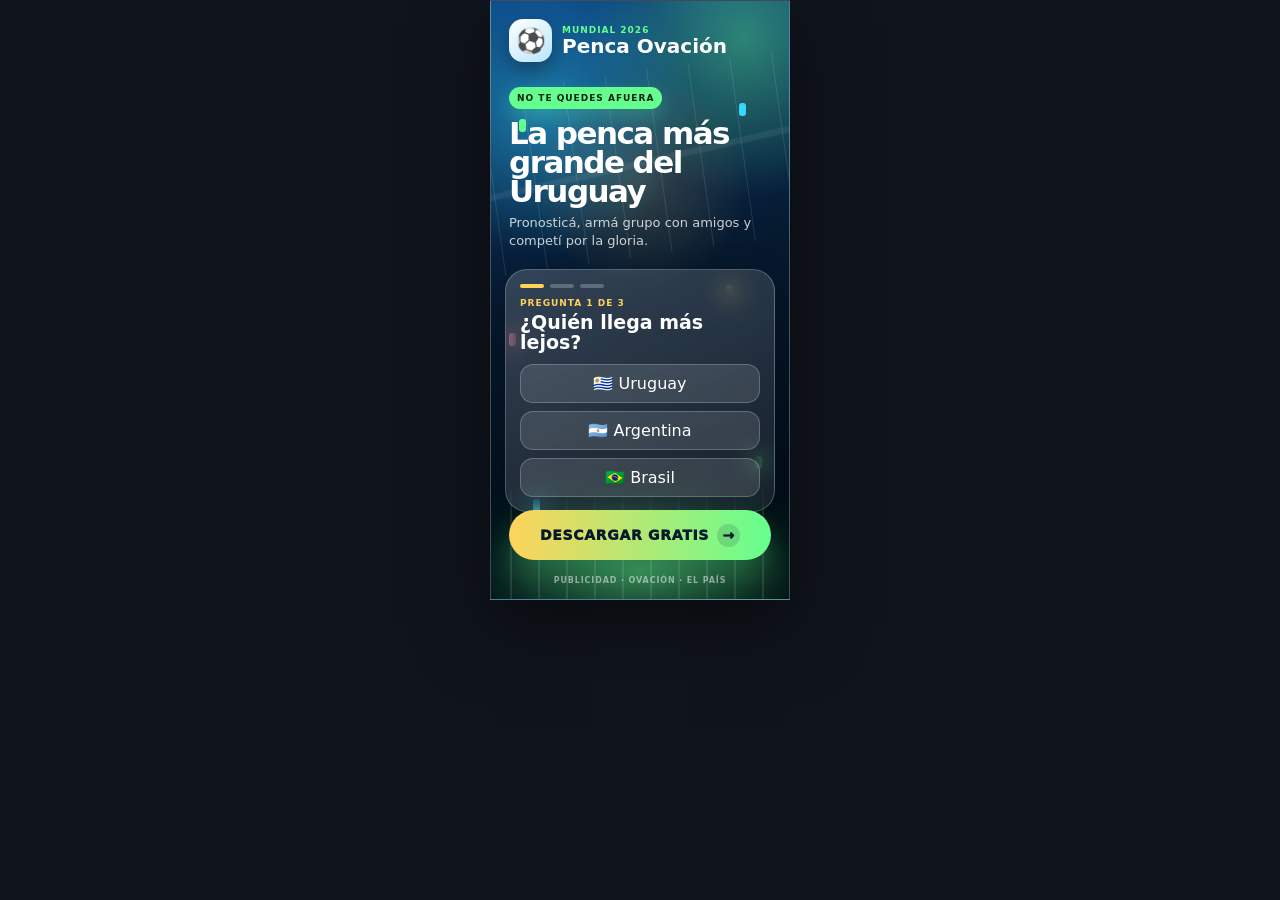
==== index.html @ 6b73e37f "Add interactive 300x600 Penca banner" ====
<!doctype html>
<html lang="es">
  <head>
    <meta charset="utf-8" />
    <meta name="viewport" content="width=device-width, initial-scale=1" />
    <title>Banner 300x600 | Penca Ovación Mundial 2026</title>
    <link rel="stylesheet" href="styles.css" />
  </head>
  <body>
    <main class="ad-shell" aria-label="Publicidad interactiva de Penca Ovación Mundial 2026">
      <section class="banner" id="banner">
        <div class="stadium-glow" aria-hidden="true"></div>
        <div class="confetti" aria-hidden="true">
          <span></span><span></span><span></span><span></span><span></span><span></span>
        </div>

        <header class="brand-bar">
          <div class="brand-mark" aria-hidden="true">⚽</div>
          <div>
            <p class="eyebrow">Mundial 2026</p>
            <h1>Penca Ovación</h1>
          </div>
        </header>

        <section class="hero" aria-live="polite">
          <p class="tag">No te quedes afuera</p>
          <h2>La penca más grande del Uruguay</h2>
          <p class="copy">Pronosticá, armá grupo con amigos y competí por la gloria.</p>
        </section>

        <section class="quiz-card" id="quizCard">
          <div class="progress" aria-hidden="true">
            <span class="progress-dot is-active"></span>
            <span class="progress-dot"></span>
            <span class="progress-dot"></span>
          </div>

          <div class="question-panel is-active" data-step="0">
            <p class="micro">Pregunta 1 de 3</p>
            <h3>¿Quién llega más lejos?</h3>
            <div class="choices" role="group" aria-label="Elegí una selección">
              <button type="button" class="choice" data-answer="Uruguay">🇺🇾 Uruguay</button>
              <button type="button" class="choice" data-answer="Argentina">🇦🇷 Argentina</button>
              <button type="button" class="choice" data-answer="Brasil">🇧🇷 Brasil</button>
            </div>
          </div>

          <div class="question-panel" data-step="1">
            <p class="micro">Pregunta 2 de 3</p>
            <h3>¿Cuántos goles habrá?</h3>
            <div class="choices choices-grid" role="group" aria-label="Elegí cantidad de goles">
              <button type="button" class="choice" data-answer="0-1 gol">0-1</button>
              <button type="button" class="choice" data-answer="2-3 goles">2-3</button>
              <button type="button" class="choice" data-answer="4+ goles">4+</button>
            </div>
          </div>

          <div class="question-panel" data-step="2">
            <p class="micro">Pregunta 3 de 3</p>
            <h3>Marcá tu resultado</h3>
            <div class="score-pick" aria-label="Elegí un resultado">
              <button type="button" class="score" data-answer="2-1">2-1</button>
              <button type="button" class="score" data-answer="1-0">1-0</button>
              <button type="button" class="score" data-answer="Empate">1-1</button>
            </div>
          </div>

          <div class="result-panel" id="resultPanel" tabindex="-1">
            <p class="micro">¡Listo!</p>
            <h3>Tu instinto ya está jugando.</h3>
            <p id="summary">Sumate a la app y competí en grupos privados.</p>
            <button type="button" class="reset" id="resetQuiz">Volver a jugar</button>
          </div>
        </section>

        <a class="cta" href="https://penca.ovacion.futbolx.uy/" target="_blank" rel="noopener noreferrer" aria-label="Descargar la app de Penca Ovación">
          Descargar gratis
          <span>→</span>
        </a>

        <footer class="legal">Publicidad · Ovación · El País</footer>
      </section>
    </main>

    <script src="script.js"></script>
  </body>
</html>
---- styles.css ----
:root {
  color-scheme: dark;
  --navy: #06192e;
  --blue: #0c3a7a;
  --cyan: #37d6ff;
  --green: #65ff8f;
  --gold: #ffd35a;
  --white: #ffffff;
  --soft: rgba(255, 255, 255, 0.78);
  --glass: rgba(255, 255, 255, 0.11);
}

* {
  box-sizing: border-box;
}

html,
body {
  min-height: 100%;
  margin: 0;
}

body {
  display: grid;
  place-items: center;
  background: #10141c;
  font-family: Inter, ui-sans-serif, system-ui, -apple-system, BlinkMacSystemFont, "Segoe UI", sans-serif;
}

button,
a {
  font: inherit;
}

.ad-shell {
  width: 300px;
  height: 600px;
}

.banner {
  position: relative;
  isolation: isolate;
  width: 300px;
  height: 600px;
  overflow: hidden;
  color: var(--white);
  background:
    radial-gradient(circle at 18% 18%, rgba(55, 214, 255, 0.46), transparent 27%),
    radial-gradient(circle at 85% 6%, rgba(101, 255, 143, 0.4), transparent 26%),
    linear-gradient(165deg, #093f82 0%, #06192e 46%, #020912 100%);
  border: 1px solid rgba(255, 255, 255, 0.26);
  box-shadow: 0 24px 70px rgba(0, 0, 0, 0.52);
}

.banner::before {
  content: "";
  position: absolute;
  inset: 70px -45px auto;
  height: 185px;
  z-index: -1;
  background:
    linear-gradient(90deg, transparent 0 8%, rgba(255,255,255,.24) 8% 9%, transparent 9% 18%) 0 0 / 42px 100%,
    linear-gradient(175deg, transparent 0 48%, rgba(255,255,255,.16) 49% 51%, transparent 52%);
  opacity: 0.45;
  transform: rotate(-8deg);
}

.banner::after {
  content: "";
  position: absolute;
  inset: auto -65px -76px;
  height: 205px;
  z-index: -1;
  background:
    repeating-linear-gradient(90deg, rgba(255,255,255,.1) 0 2px, transparent 2px 28px),
    radial-gradient(ellipse at center, rgba(101, 255, 143, .45), rgba(5, 60, 30, .28) 52%, transparent 72%);
  border-radius: 50% 50% 0 0;
}

.stadium-glow {
  position: absolute;
  left: 50%;
  top: 52px;
  width: 255px;
  height: 255px;
  translate: -50% 0;
  border-radius: 999px;
  background: radial-gradient(circle, rgba(255, 211, 90, 0.18), transparent 62%);
  filter: blur(1px);
  z-index: -1;
}

.confetti span {
  position: absolute;
  width: 7px;
  height: 13px;
  border-radius: 3px;
  background: var(--gold);
  animation: float 4.6s ease-in-out infinite;
}

.confetti span:nth-child(1) { left: 28px; top: 118px; background: var(--green); animation-delay: -.8s; }
.confetti span:nth-child(2) { left: 248px; top: 102px; background: var(--cyan); animation-delay: -1.7s; }
.confetti span:nth-child(3) { left: 235px; top: 284px; background: var(--gold); animation-delay: -.2s; }
.confetti span:nth-child(4) { left: 18px; top: 332px; background: #ff6e91; animation-delay: -2.6s; }
.confetti span:nth-child(5) { left: 264px; top: 455px; background: var(--green); animation-delay: -3.2s; }
.confetti span:nth-child(6) { left: 42px; top: 498px; background: var(--cyan); animation-delay: -1.1s; }

.brand-bar {
  display: flex;
  align-items: center;
  gap: 10px;
  padding: 18px 18px 0;
}

.brand-mark {
  display: grid;
  width: 43px;
  height: 43px;
  place-items: center;
  font-size: 24px;
  background: linear-gradient(145deg, var(--white), #b8e6ff);
  border-radius: 14px;
  box-shadow: 0 10px 22px rgba(0, 0, 0, 0.34);
}

.eyebrow,
.micro,
.legal,
.tag {
  margin: 0;
  text-transform: uppercase;
  letter-spacing: .11em;
  font-weight: 800;
}

.eyebrow {
  color: var(--green);
  font-size: 9px;
}

h1 {
  margin: 1px 0 0;
  font-size: 20px;
  line-height: 1;
}

.hero {
  padding: 24px 18px 0;
}

.tag {
  display: inline-flex;
  padding: 6px 8px;
  color: #09210f;
  background: var(--green);
  border-radius: 999px;
  font-size: 9px;
  box-shadow: 0 8px 18px rgba(101, 255, 143, .23);
}

h2 {
  margin: 10px 0 8px;
  max-width: 250px;
  font-size: 31px;
  line-height: .94;
  letter-spacing: -.05em;
}

.copy {
  max-width: 245px;
  margin: 0;
  color: var(--soft);
  font-size: 13px;
  line-height: 1.35;
}

.quiz-card {
  position: relative;
  min-height: 186px;
  margin: 20px 14px 0;
  padding: 14px;
  background: linear-gradient(150deg, rgba(255,255,255,.18), rgba(255,255,255,.07));
  border: 1px solid rgba(255, 255, 255, .24);
  border-radius: 22px;
  box-shadow: 0 18px 42px rgba(0,0,0,.28);
  backdrop-filter: blur(12px);
}

.progress {
  display: flex;
  gap: 6px;
  margin-bottom: 10px;
}

.progress-dot {
  width: 24px;
  height: 4px;
  border-radius: 99px;
  background: rgba(255,255,255,.24);
}

.progress-dot.is-active {
  background: var(--gold);
}

.question-panel,
.result-panel {
  display: none;
}

.question-panel.is-active,
.result-panel.is-active {
  display: block;
  animation: pop .26s ease both;
}

.micro {
  color: var(--gold);
  font-size: 9px;
}

h3 {
  margin: 5px 0 12px;
  font-size: 19px;
  line-height: 1.02;
}

.choices {
  display: grid;
  gap: 8px;
}

.choices-grid,
.score-pick {
  grid-template-columns: repeat(3, 1fr);
}

.score-pick {
  display: grid;
  gap: 8px;
}

.choice,
.score,
.reset {
  min-height: 39px;
  color: var(--white);
  background: rgba(255,255,255,.12);
  border: 1px solid rgba(255,255,255,.22);
  border-radius: 13px;
  cursor: pointer;
  transition: transform .18s ease, background .18s ease, border-color .18s ease;
}

.choice:hover,
.choice:focus-visible,
.score:hover,
.score:focus-visible,
.reset:hover,
.reset:focus-visible {
  transform: translateY(-2px);
  background: rgba(101,255,143,.24);
  border-color: rgba(101,255,143,.65);
  outline: none;
}

.choice.is-picked,
.score.is-picked {
  color: #06192e;
  background: var(--green);
  border-color: var(--green);
  font-weight: 900;
}

.result-panel p:not(.micro) {
  margin: 0 0 12px;
  color: var(--soft);
  font-size: 13px;
  line-height: 1.35;
}

.reset {
  min-height: 34px;
  padding-inline: 12px;
  color: #06192e;
  background: var(--gold);
  border: 0;
  font-size: 12px;
  font-weight: 800;
}

.cta {
  position: absolute;
  left: 18px;
  right: 18px;
  bottom: 39px;
  display: flex;
  align-items: center;
  justify-content: center;
  gap: 8px;
  min-height: 50px;
  color: #06192e;
  text-decoration: none;
  text-transform: uppercase;
  letter-spacing: .05em;
  font-size: 14px;
  font-weight: 950;
  background: linear-gradient(90deg, var(--gold), var(--green));
  border-radius: 999px;
  box-shadow: 0 16px 28px rgba(101, 255, 143, .22);
}

.cta span {
  display: inline-grid;
  width: 23px;
  height: 23px;
  place-items: center;
  background: rgba(6, 25, 46, .14);
  border-radius: 50%;
}

.legal {
  position: absolute;
  right: 0;
  bottom: 14px;
  left: 0;
  color: rgba(255,255,255,.5);
  text-align: center;
  font-size: 8px;
}

@keyframes float {
  0%, 100% { transform: translateY(0) rotate(0deg); opacity: .8; }
  50% { transform: translateY(-13px) rotate(16deg); opacity: 1; }
}

@keyframes pop {
  from { opacity: 0; transform: translateY(7px) scale(.98); }
  to { opacity: 1; transform: translateY(0) scale(1); }
}

@media (prefers-reduced-motion: reduce) {
  *, *::before, *::after {
    animation-duration: .01ms !important;
    animation-iteration-count: 1 !important;
    scroll-behavior: auto !important;
    transition-duration: .01ms !important;
  }
}
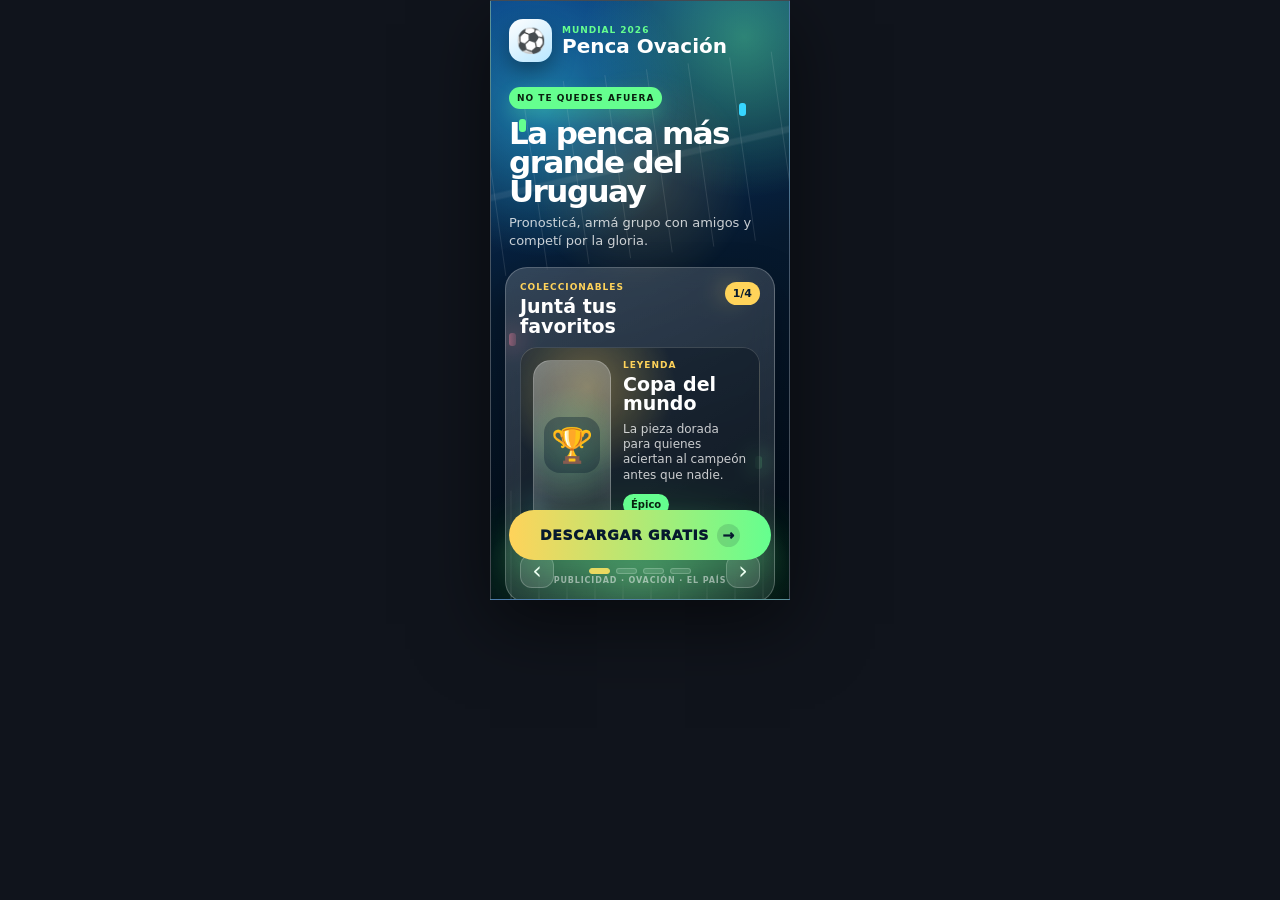
==== commit ae1d068e: "Add collectibles carousel" ====
--- a/index.html
+++ b/index.html
@@ -28,48 +28,25 @@
           <p class="copy">Pronosticá, armá grupo con amigos y competí por la gloria.</p>
         </section>
 
-        <section class="quiz-card" id="quizCard">
-          <div class="progress" aria-hidden="true">
-            <span class="progress-dot is-active"></span>
-            <span class="progress-dot"></span>
-            <span class="progress-dot"></span>
+        <section class="collectibles-card" aria-labelledby="collectiblesTitle">
+          <div class="collectibles-head">
+            <div>
+              <p class="micro">Coleccionables</p>
+              <h3 id="collectiblesTitle">Juntá tus favoritos</h3>
+            </div>
+            <span class="collectibles-counter" id="collectiblesCounter" aria-live="polite">1/4</span>
           </div>
 
-          <div class="question-panel is-active" data-step="0">
-            <p class="micro">Pregunta 1 de 3</p>
-            <h3>¿Quién llega más lejos?</h3>
-            <div class="choices" role="group" aria-label="Elegí una selección">
-              <button type="button" class="choice" data-answer="Uruguay">🇺🇾 Uruguay</button>
-              <button type="button" class="choice" data-answer="Argentina">🇦🇷 Argentina</button>
-              <button type="button" class="choice" data-answer="Brasil">🇧🇷 Brasil</button>
+          <div class="carousel" aria-label="Carrusel de coleccionables">
+            <div class="carousel-window">
+              <div class="carousel-track" id="collectiblesTrack"></div>
             </div>
-          </div>
 
-          <div class="question-panel" data-step="1">
-            <p class="micro">Pregunta 2 de 3</p>
-            <h3>¿Cuántos goles habrá?</h3>
-            <div class="choices choices-grid" role="group" aria-label="Elegí cantidad de goles">
-              <button type="button" class="choice" data-answer="0-1 gol">0-1</button>
-              <button type="button" class="choice" data-answer="2-3 goles">2-3</button>
-              <button type="button" class="choice" data-answer="4+ goles">4+</button>
+            <div class="carousel-controls">
+              <button type="button" class="carousel-arrow" id="prevCollectible" aria-label="Ver coleccionable anterior">‹</button>
+              <div class="carousel-dots" id="collectiblesDots" aria-label="Seleccionar coleccionable"></div>
+              <button type="button" class="carousel-arrow" id="nextCollectible" aria-label="Ver coleccionable siguiente">›</button>
             </div>
-          </div>
-
-          <div class="question-panel" data-step="2">
-            <p class="micro">Pregunta 3 de 3</p>
-            <h3>Marcá tu resultado</h3>
-            <div class="score-pick" aria-label="Elegí un resultado">
-              <button type="button" class="score" data-answer="2-1">2-1</button>
-              <button type="button" class="score" data-answer="1-0">1-0</button>
-              <button type="button" class="score" data-answer="Empate">1-1</button>
-            </div>
-          </div>
-
-          <div class="result-panel" id="resultPanel" tabindex="-1">
-            <p class="micro">¡Listo!</p>
-            <h3>Tu instinto ya está jugando.</h3>
-            <p id="summary">Sumate a la app y competí en grupos privados.</p>
-            <button type="button" class="reset" id="resetQuiz">Volver a jugar</button>
           </div>
         </section>
 
--- a/styles.css
+++ b/styles.css
@@ -124,6 +124,15 @@
   box-shadow: 0 10px 22px rgba(0, 0, 0, 0.34);
 }
 
+.brand-logo {
+  display: block;
+  width: 150px;
+  max-height: 54px;
+  object-fit: contain;
+  object-position: left center;
+  filter: drop-shadow(0 10px 18px rgba(0, 0, 0, 0.34));
+}
+
 .eyebrow,
 .micro,
 .legal,
@@ -175,10 +184,10 @@
   line-height: 1.35;
 }
 
-.quiz-card {
+.collectibles-card {
   position: relative;
-  min-height: 186px;
-  margin: 20px 14px 0;
+  min-height: 214px;
+  margin: 18px 14px 0;
   padding: 14px;
   background: linear-gradient(150deg, rgba(255,255,255,.18), rgba(255,255,255,.07));
   border: 1px solid rgba(255, 255, 255, .24);
@@ -187,32 +196,12 @@
   backdrop-filter: blur(12px);
 }
 
-.progress {
+.collectibles-head {
   display: flex;
-  gap: 6px;
-  margin-bottom: 10px;
-}
-
-.progress-dot {
-  width: 24px;
-  height: 4px;
-  border-radius: 99px;
-  background: rgba(255,255,255,.24);
-}
-
-.progress-dot.is-active {
-  background: var(--gold);
-}
-
-.question-panel,
-.result-panel {
-  display: none;
-}
-
-.question-panel.is-active,
-.result-panel.is-active {
-  display: block;
-  animation: pop .26s ease both;
+  align-items: flex-start;
+  justify-content: space-between;
+  gap: 10px;
+  margin-bottom: 11px;
 }
 
 .micro {
@@ -221,73 +210,142 @@
 }
 
 h3 {
-  margin: 5px 0 12px;
+  margin: 5px 0 0;
   font-size: 19px;
   line-height: 1.02;
 }
 
-.choices {
-  display: grid;
+.collectibles-counter {
+  flex: 0 0 auto;
+  padding: 5px 8px;
+  color: #06192e;
+  background: var(--gold);
+  border-radius: 999px;
+  font-size: 11px;
+  font-weight: 900;
+}
+
+.carousel-window {
+  overflow: hidden;
+  border-radius: 17px;
+}
+
+.carousel-track {
+  display: flex;
+  transition: transform .32s ease;
+  will-change: transform;
+}
+
+.collectible-card {
+  display: grid;
+  grid-template-columns: 78px 1fr;
+  flex: 0 0 100%;
+  gap: 12px;
+  min-width: 100%;
+  padding: 12px;
+  background:
+    radial-gradient(circle at 28% 20%, rgba(255, 211, 90, .34), transparent 38%),
+    rgba(2, 9, 18, .34);
+  border: 1px solid rgba(255,255,255,.16);
+  border-radius: 17px;
+}
+
+.collectible-art {
+  display: grid;
+  min-height: 104px;
+  place-items: center;
+  background:
+    linear-gradient(145deg, rgba(255,255,255,.3), rgba(255,255,255,.06)),
+    radial-gradient(circle, rgba(101,255,143,.32), transparent 64%);
+  border: 1px solid rgba(255,255,255,.25);
+  border-radius: 18px;
+  box-shadow: inset 0 0 22px rgba(255,255,255,.08);
+}
+
+.collectible-art span {
+  display: grid;
+  width: 56px;
+  height: 56px;
+  place-items: center;
+  font-size: 34px;
+  background: rgba(6, 25, 46, .36);
+  border-radius: 16px;
+}
+
+.collectible-info {
+  min-width: 0;
+}
+
+.collectible-info p:not(.micro) {
+  margin: 8px 0 10px;
+  color: var(--soft);
+  font-size: 12px;
+  line-height: 1.28;
+}
+
+.rarity {
+  display: inline-flex;
+  padding: 5px 8px;
+  color: #09210f;
+  background: var(--green);
+  border-radius: 999px;
+  font-size: 10px;
+  font-weight: 900;
+}
+
+.carousel-controls {
+  display: grid;
+  grid-template-columns: 34px 1fr 34px;
+  align-items: center;
   gap: 8px;
-}
-
-.choices-grid,
-.score-pick {
-  grid-template-columns: repeat(3, 1fr);
-}
-
-.score-pick {
-  display: grid;
-  gap: 8px;
-}
-
-.choice,
-.score,
-.reset {
-  min-height: 39px;
+  margin-top: 10px;
+}
+
+.carousel-arrow,
+.carousel-dot {
   color: var(--white);
   background: rgba(255,255,255,.12);
   border: 1px solid rgba(255,255,255,.22);
-  border-radius: 13px;
   cursor: pointer;
   transition: transform .18s ease, background .18s ease, border-color .18s ease;
 }
 
-.choice:hover,
-.choice:focus-visible,
-.score:hover,
-.score:focus-visible,
-.reset:hover,
-.reset:focus-visible {
+.carousel-arrow {
+  display: grid;
+  width: 34px;
+  height: 34px;
+  place-items: center;
+  border-radius: 12px;
+  font-size: 24px;
+  line-height: 1;
+}
+
+.carousel-dots {
+  display: flex;
+  justify-content: center;
+  gap: 6px;
+}
+
+.carousel-dot {
+  width: 21px;
+  height: 6px;
+  padding: 0;
+  border-radius: 99px;
+}
+
+.carousel-dot.is-active {
+  background: var(--gold);
+  border-color: var(--gold);
+}
+
+.carousel-arrow:hover,
+.carousel-arrow:focus-visible,
+.carousel-dot:hover,
+.carousel-dot:focus-visible {
   transform: translateY(-2px);
   background: rgba(101,255,143,.24);
   border-color: rgba(101,255,143,.65);
   outline: none;
-}
-
-.choice.is-picked,
-.score.is-picked {
-  color: #06192e;
-  background: var(--green);
-  border-color: var(--green);
-  font-weight: 900;
-}
-
-.result-panel p:not(.micro) {
-  margin: 0 0 12px;
-  color: var(--soft);
-  font-size: 13px;
-  line-height: 1.35;
-}
-
-.reset {
-  min-height: 34px;
-  padding-inline: 12px;
-  color: #06192e;
-  background: var(--gold);
-  border: 0;
-  font-size: 12px;
-  font-weight: 800;
 }
 
 .cta {
@@ -335,11 +393,6 @@
   50% { transform: translateY(-13px) rotate(16deg); opacity: 1; }
 }
 
-@keyframes pop {
-  from { opacity: 0; transform: translateY(7px) scale(.98); }
-  to { opacity: 1; transform: translateY(0) scale(1); }
-}
-
 @media (prefers-reduced-motion: reduce) {
   *, *::before, *::after {
     animation-duration: .01ms !important;
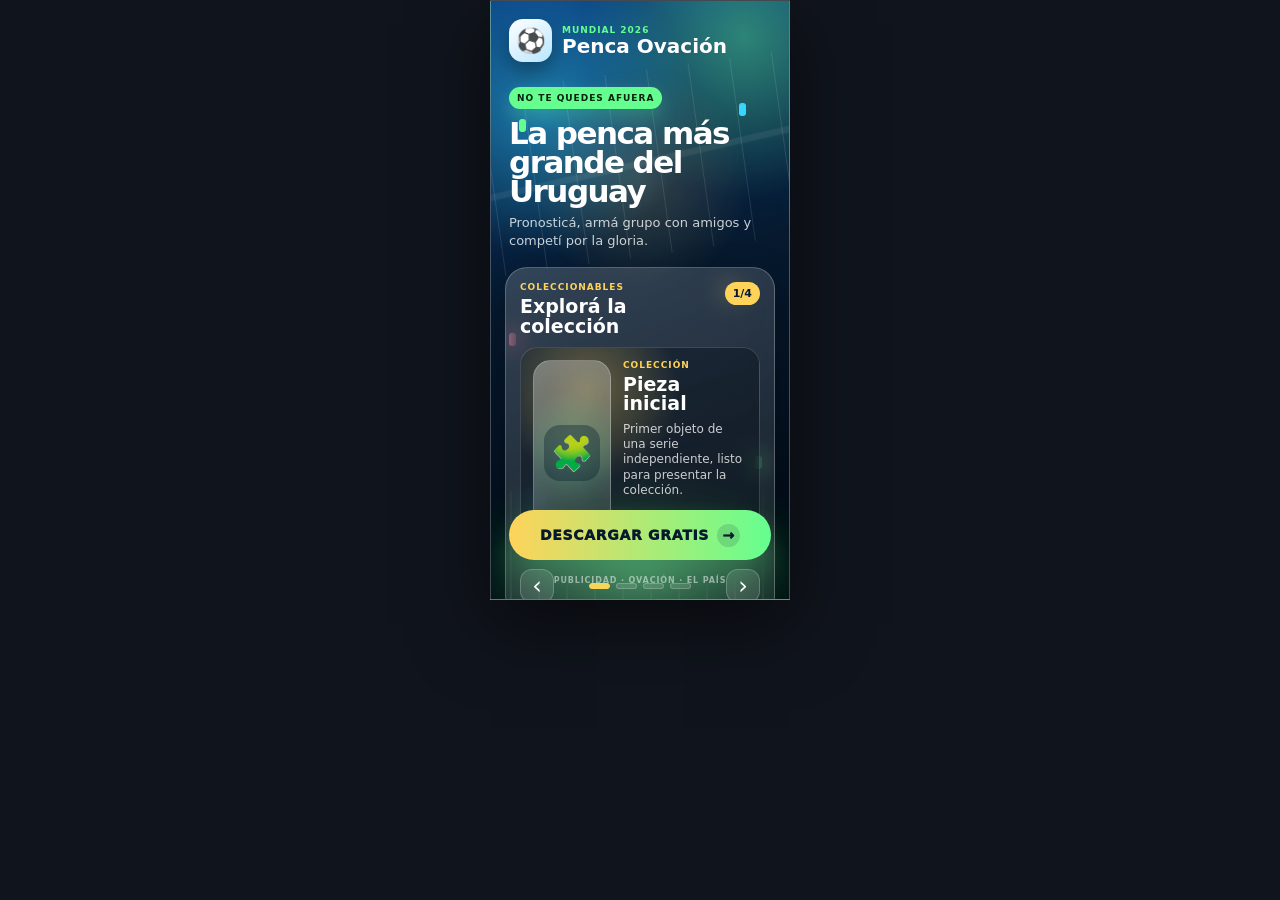
==== commit ff14b877: "Decouple collectibles from Penca copy" ====
--- a/index.html
+++ b/index.html
@@ -32,7 +32,7 @@
           <div class="collectibles-head">
             <div>
               <p class="micro">Coleccionables</p>
-              <h3 id="collectiblesTitle">Juntá tus favoritos</h3>
+              <h3 id="collectiblesTitle">Explorá la colección</h3>
             </div>
             <span class="collectibles-counter" id="collectiblesCounter" aria-live="polite">1/4</span>
           </div>
--- a/styles.css
+++ b/styles.css
@@ -283,7 +283,7 @@
   line-height: 1.28;
 }
 
-.rarity {
+.collectible-badge {
   display: inline-flex;
   padding: 5px 8px;
   color: #09210f;
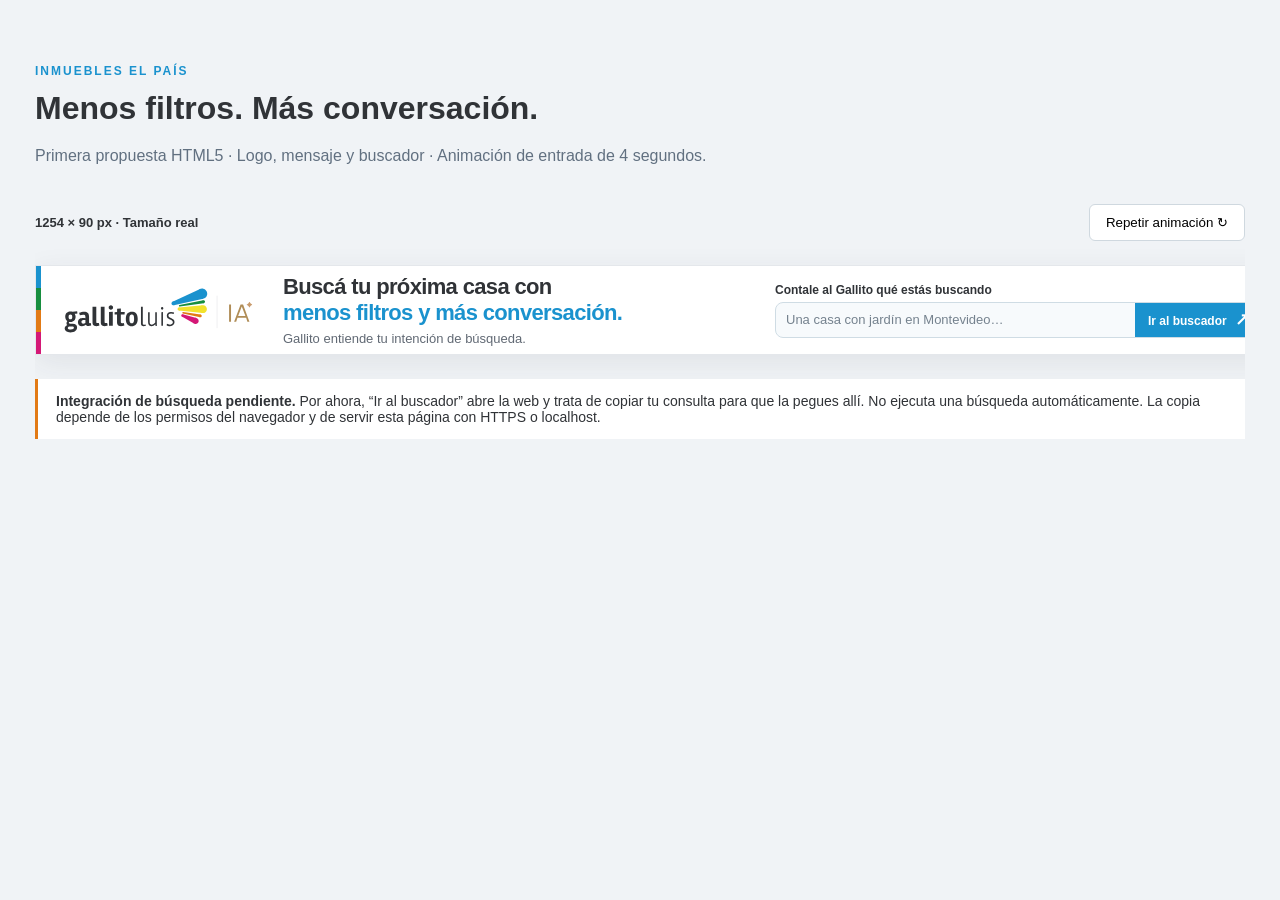
==== commit a3422972: "Agregar propuesta animada 1254x90 de Inmuebles El País y vista previa" ====
--- a/index.html
+++ b/index.html
@@ -1,64 +1 @@
-<!doctype html>
-<html lang="es">
-  <head>
-    <meta charset="utf-8" />
-    <meta name="viewport" content="width=device-width, initial-scale=1" />
-    <title>Banner 300x600 | Penca Ovación Mundial 2026</title>
-    <link rel="stylesheet" href="styles.css" />
-  </head>
-  <body>
-    <main class="ad-shell" aria-label="Publicidad interactiva de Penca Ovación Mundial 2026">
-      <section class="banner" id="banner">
-        <div class="stadium-glow" aria-hidden="true"></div>
-        <div class="confetti" aria-hidden="true">
-          <span></span><span></span><span></span><span></span><span></span><span></span>
-        </div>
-
-        <header class="brand-bar">
-          <div class="brand-mark" aria-hidden="true">⚽</div>
-          <div>
-            <p class="eyebrow">Mundial 2026</p>
-            <h1>Penca Ovación</h1>
-          </div>
-        </header>
-
-        <section class="hero" aria-live="polite">
-          <p class="tag">No te quedes afuera</p>
-          <h2>La penca más grande del Uruguay</h2>
-          <p class="copy">Pronosticá, armá grupo con amigos y competí por la gloria.</p>
-        </section>
-
-        <section class="collectibles-card" aria-labelledby="collectiblesTitle">
-          <div class="collectibles-head">
-            <div>
-              <p class="micro">Coleccionables</p>
-              <h3 id="collectiblesTitle">Explorá la colección</h3>
-            </div>
-            <span class="collectibles-counter" id="collectiblesCounter" aria-live="polite">1/4</span>
-          </div>
-
-          <div class="carousel" aria-label="Carrusel de coleccionables">
-            <div class="carousel-window">
-              <div class="carousel-track" id="collectiblesTrack"></div>
-            </div>
-
-            <div class="carousel-controls">
-              <button type="button" class="carousel-arrow" id="prevCollectible" aria-label="Ver coleccionable anterior">‹</button>
-              <div class="carousel-dots" id="collectiblesDots" aria-label="Seleccionar coleccionable"></div>
-              <button type="button" class="carousel-arrow" id="nextCollectible" aria-label="Ver coleccionable siguiente">›</button>
-            </div>
-          </div>
-        </section>
-
-        <a class="cta" href="https://penca.ovacion.futbolx.uy/" target="_blank" rel="noopener noreferrer" aria-label="Descargar la app de Penca Ovación">
-          Descargar gratis
-          <span>→</span>
-        </a>
-
-        <footer class="legal">Publicidad · Ovación · El País</footer>
-      </section>
-    </main>
-
-    <script src="script.js"></script>
-  </body>
-</html>
+<!doctype html><html lang="es-UY"><head><meta charset="utf-8"><meta name="viewport" content="width=device-width,initial-scale=1"><title>Banners · Inmuebles El País</title><style>*{box-sizing:border-box}body{margin:0;background:#f0f3f6;color:#303337;font-family:Arial,sans-serif}main{max-width:1370px;margin:64px auto;padding:0 35px}.eyebrow{font-size:12px;color:#1a92ce;font-weight:bold;letter-spacing:2px}h1{font-size:32px;margin:12px 0}p{line-height:1.6;color:#617080}.toolbar{display:flex;justify-content:space-between;align-items:center;margin-top:35px;font-size:13px}.stage{overflow:auto;padding:24px 0}iframe{display:block;width:1254px;height:90px;border:0;box-shadow:0 8px 30px #30333715;background:white}button{background:white;border:1px solid #cfd8df;border-radius:6px;padding:10px 16px;cursor:pointer}.note{background:#fff;border-left:3px solid #e27a15;padding:14px 18px;font-size:14px}#status{min-height:24px;font-size:14px;color:#178e3f}</style></head><body><main><div class="eyebrow">INMUEBLES EL PAÍS</div><h1>Menos filtros. Más conversación.</h1><p>Primera propuesta HTML5 · Logo, mensaje y buscador · Animación de entrada de 4 segundos.</p><div class="toolbar"><strong>1254 × 90 px · Tamaño real</strong><button id="replay">Repetir animación ↻</button></div><div class="stage"><iframe id="banner" src="banners/1254x90/index.html" title="Banner animado de Inmuebles El País"></iframe></div><div class="note"><strong>Integración de búsqueda pendiente.</strong> Por ahora, “Ir al buscador” abre la web y trata de copiar tu consulta para que la pegues allí. No ejecuta una búsqueda automáticamente. La copia depende de los permisos del navegador y de servir esta página con HTTPS o localhost.</div><p id="status" role="status" aria-live="polite"></p></main><script>document.querySelector('#replay').onclick=()=>{document.querySelector('#banner').src='banners/1254x90/index.html';document.querySelector('#status').textContent=''};window.addEventListener('message',e=>{if(e.origin!==location.origin||e.source!==document.querySelector('#banner').contentWindow)return;if(e.data?.type==='gallito-preview-status')document.querySelector('#status').textContent=e.data.message});</script></body></html>
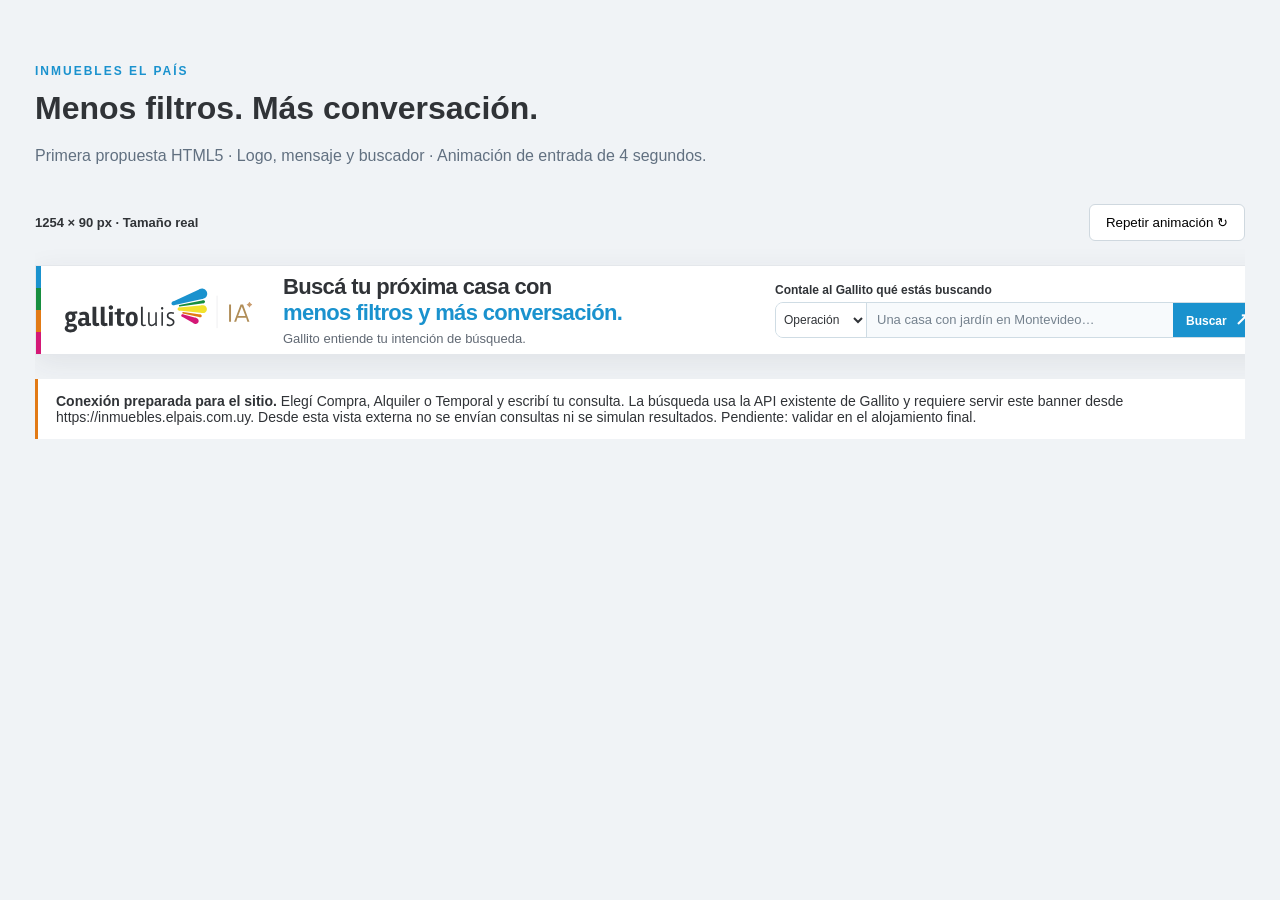
==== commit a9789b0a: "Conectar banner con búsqueda existente del mismo origen y selector de operación" ====
--- a/index.html
+++ b/index.html
@@ -1 +1 @@
-<!doctype html><html lang="es-UY"><head><meta charset="utf-8"><meta name="viewport" content="width=device-width,initial-scale=1"><title>Banners · Inmuebles El País</title><style>*{box-sizing:border-box}body{margin:0;background:#f0f3f6;color:#303337;font-family:Arial,sans-serif}main{max-width:1370px;margin:64px auto;padding:0 35px}.eyebrow{font-size:12px;color:#1a92ce;font-weight:bold;letter-spacing:2px}h1{font-size:32px;margin:12px 0}p{line-height:1.6;color:#617080}.toolbar{display:flex;justify-content:space-between;align-items:center;margin-top:35px;font-size:13px}.stage{overflow:auto;padding:24px 0}iframe{display:block;width:1254px;height:90px;border:0;box-shadow:0 8px 30px #30333715;background:white}button{background:white;border:1px solid #cfd8df;border-radius:6px;padding:10px 16px;cursor:pointer}.note{background:#fff;border-left:3px solid #e27a15;padding:14px 18px;font-size:14px}#status{min-height:24px;font-size:14px;color:#178e3f}</style></head><body><main><div class="eyebrow">INMUEBLES EL PAÍS</div><h1>Menos filtros. Más conversación.</h1><p>Primera propuesta HTML5 · Logo, mensaje y buscador · Animación de entrada de 4 segundos.</p><div class="toolbar"><strong>1254 × 90 px · Tamaño real</strong><button id="replay">Repetir animación ↻</button></div><div class="stage"><iframe id="banner" src="banners/1254x90/index.html" title="Banner animado de Inmuebles El País"></iframe></div><div class="note"><strong>Integración de búsqueda pendiente.</strong> Por ahora, “Ir al buscador” abre la web y trata de copiar tu consulta para que la pegues allí. No ejecuta una búsqueda automáticamente. La copia depende de los permisos del navegador y de servir esta página con HTTPS o localhost.</div><p id="status" role="status" aria-live="polite"></p></main><script>document.querySelector('#replay').onclick=()=>{document.querySelector('#banner').src='banners/1254x90/index.html';document.querySelector('#status').textContent=''};window.addEventListener('message',e=>{if(e.origin!==location.origin||e.source!==document.querySelector('#banner').contentWindow)return;if(e.data?.type==='gallito-preview-status')document.querySelector('#status').textContent=e.data.message});</script></body></html>
+<!doctype html><html lang="es-UY"><head><meta charset="utf-8"><meta name="viewport" content="width=device-width,initial-scale=1"><title>Banners · Inmuebles El País</title><style>*{box-sizing:border-box}body{margin:0;background:#f0f3f6;color:#303337;font-family:Arial,sans-serif}main{max-width:1370px;margin:64px auto;padding:0 35px}.eyebrow{font-size:12px;color:#1a92ce;font-weight:bold;letter-spacing:2px}h1{font-size:32px;margin:12px 0}p{line-height:1.6;color:#617080}.toolbar{display:flex;justify-content:space-between;align-items:center;margin-top:35px;font-size:13px}.stage{overflow:auto;padding:24px 0}iframe{display:block;width:1254px;height:90px;border:0;box-shadow:0 8px 30px #30333715;background:white}button{background:white;border:1px solid #cfd8df;border-radius:6px;padding:10px 16px;cursor:pointer}.note{background:#fff;border-left:3px solid #e27a15;padding:14px 18px;font-size:14px}#status{min-height:24px;font-size:14px;color:#178e3f}</style></head><body><main><div class="eyebrow">INMUEBLES EL PAÍS</div><h1>Menos filtros. Más conversación.</h1><p>Primera propuesta HTML5 · Logo, mensaje y buscador · Animación de entrada de 4 segundos.</p><div class="toolbar"><strong>1254 × 90 px · Tamaño real</strong><button id="replay">Repetir animación ↻</button></div><div class="stage"><iframe id="banner" src="banners/1254x90/index.html" title="Banner animado de Inmuebles El País"></iframe></div><div class="note"><strong>Conexión preparada para el sitio.</strong> Elegí Compra, Alquiler o Temporal y escribí tu consulta. La búsqueda usa la API existente de Gallito y requiere servir este banner desde https://inmuebles.elpais.com.uy. Desde esta vista externa no se envían consultas ni se simulan resultados. Pendiente: validar en el alojamiento final.</div><p id="status" role="status" aria-live="polite"></p></main><script>document.querySelector('#replay').onclick=()=>{document.querySelector('#banner').src='banners/1254x90/index.html';document.querySelector('#status').textContent=''};window.addEventListener('message',e=>{if(e.origin!==location.origin||e.source!==document.querySelector('#banner').contentWindow)return;if(e.data?.type==='gallito-preview-status')document.querySelector('#status').textContent=e.data.message});</script></body></html>
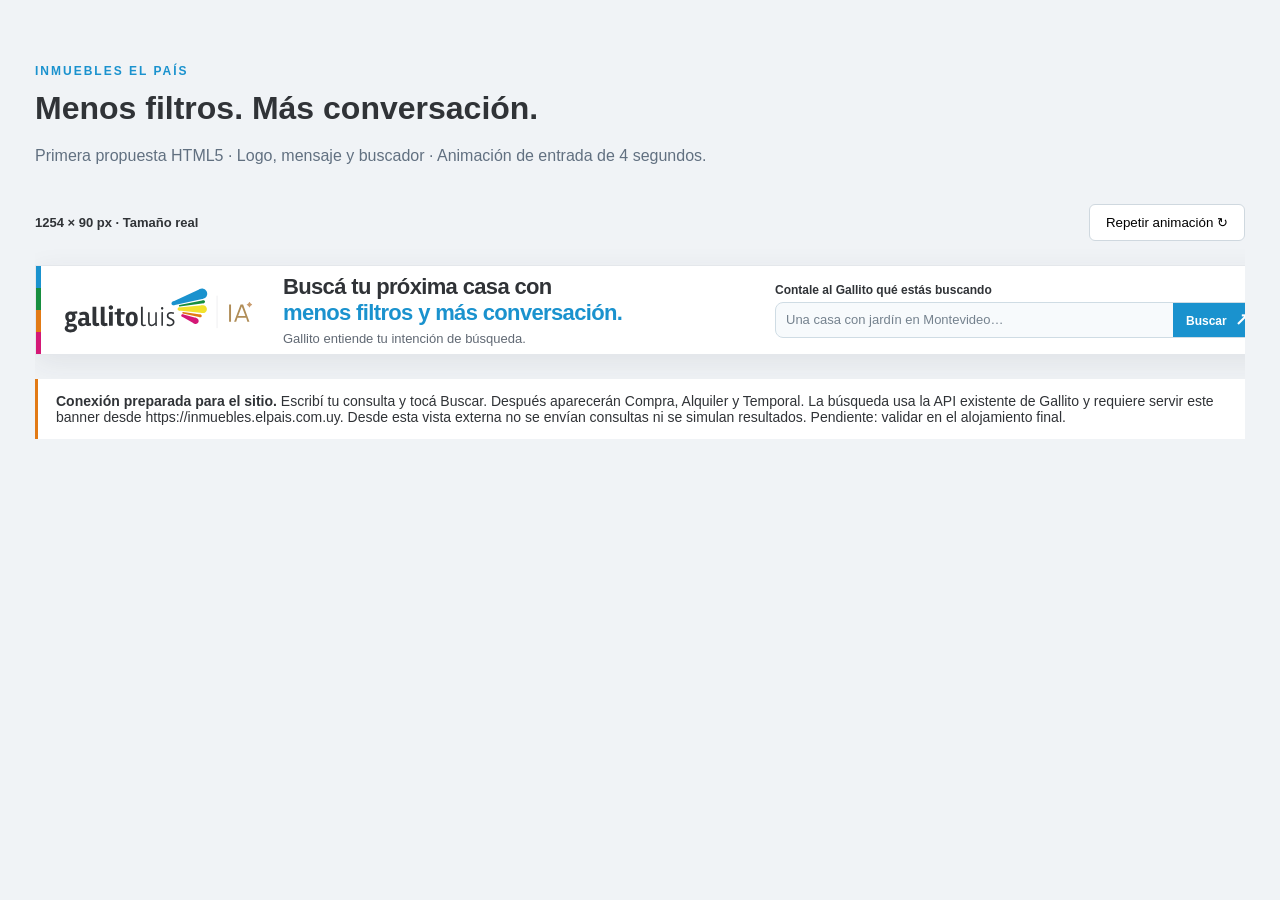
==== commit 9b60b755: "Mostrar Compra Alquiler y Temporal después de enviar la consulta" ====
--- a/index.html
+++ b/index.html
@@ -1 +1 @@
-<!doctype html><html lang="es-UY"><head><meta charset="utf-8"><meta name="viewport" content="width=device-width,initial-scale=1"><title>Banners · Inmuebles El País</title><style>*{box-sizing:border-box}body{margin:0;background:#f0f3f6;color:#303337;font-family:Arial,sans-serif}main{max-width:1370px;margin:64px auto;padding:0 35px}.eyebrow{font-size:12px;color:#1a92ce;font-weight:bold;letter-spacing:2px}h1{font-size:32px;margin:12px 0}p{line-height:1.6;color:#617080}.toolbar{display:flex;justify-content:space-between;align-items:center;margin-top:35px;font-size:13px}.stage{overflow:auto;padding:24px 0}iframe{display:block;width:1254px;height:90px;border:0;box-shadow:0 8px 30px #30333715;background:white}button{background:white;border:1px solid #cfd8df;border-radius:6px;padding:10px 16px;cursor:pointer}.note{background:#fff;border-left:3px solid #e27a15;padding:14px 18px;font-size:14px}#status{min-height:24px;font-size:14px;color:#178e3f}</style></head><body><main><div class="eyebrow">INMUEBLES EL PAÍS</div><h1>Menos filtros. Más conversación.</h1><p>Primera propuesta HTML5 · Logo, mensaje y buscador · Animación de entrada de 4 segundos.</p><div class="toolbar"><strong>1254 × 90 px · Tamaño real</strong><button id="replay">Repetir animación ↻</button></div><div class="stage"><iframe id="banner" src="banners/1254x90/index.html" title="Banner animado de Inmuebles El País"></iframe></div><div class="note"><strong>Conexión preparada para el sitio.</strong> Elegí Compra, Alquiler o Temporal y escribí tu consulta. La búsqueda usa la API existente de Gallito y requiere servir este banner desde https://inmuebles.elpais.com.uy. Desde esta vista externa no se envían consultas ni se simulan resultados. Pendiente: validar en el alojamiento final.</div><p id="status" role="status" aria-live="polite"></p></main><script>document.querySelector('#replay').onclick=()=>{document.querySelector('#banner').src='banners/1254x90/index.html';document.querySelector('#status').textContent=''};window.addEventListener('message',e=>{if(e.origin!==location.origin||e.source!==document.querySelector('#banner').contentWindow)return;if(e.data?.type==='gallito-preview-status')document.querySelector('#status').textContent=e.data.message});</script></body></html>
+<!doctype html><html lang="es-UY"><head><meta charset="utf-8"><meta name="viewport" content="width=device-width,initial-scale=1"><title>Banners · Inmuebles El País</title><style>*{box-sizing:border-box}body{margin:0;background:#f0f3f6;color:#303337;font-family:Arial,sans-serif}main{max-width:1370px;margin:64px auto;padding:0 35px}.eyebrow{font-size:12px;color:#1a92ce;font-weight:bold;letter-spacing:2px}h1{font-size:32px;margin:12px 0}p{line-height:1.6;color:#617080}.toolbar{display:flex;justify-content:space-between;align-items:center;margin-top:35px;font-size:13px}.stage{overflow:auto;padding:24px 0}iframe{display:block;width:1254px;height:90px;border:0;box-shadow:0 8px 30px #30333715;background:white}button{background:white;border:1px solid #cfd8df;border-radius:6px;padding:10px 16px;cursor:pointer}.note{background:#fff;border-left:3px solid #e27a15;padding:14px 18px;font-size:14px}#status{min-height:24px;font-size:14px;color:#178e3f}</style></head><body><main><div class="eyebrow">INMUEBLES EL PAÍS</div><h1>Menos filtros. Más conversación.</h1><p>Primera propuesta HTML5 · Logo, mensaje y buscador · Animación de entrada de 4 segundos.</p><div class="toolbar"><strong>1254 × 90 px · Tamaño real</strong><button id="replay">Repetir animación ↻</button></div><div class="stage"><iframe id="banner" src="banners/1254x90/index.html" title="Banner animado de Inmuebles El País"></iframe></div><div class="note"><strong>Conexión preparada para el sitio.</strong> Escribí tu consulta y tocá Buscar. Después aparecerán Compra, Alquiler y Temporal. La búsqueda usa la API existente de Gallito y requiere servir este banner desde https://inmuebles.elpais.com.uy. Desde esta vista externa no se envían consultas ni se simulan resultados. Pendiente: validar en el alojamiento final.</div><p id="status" role="status" aria-live="polite"></p></main><script>document.querySelector('#replay').onclick=()=>{document.querySelector('#banner').src='banners/1254x90/index.html';document.querySelector('#status').textContent=''};window.addEventListener('message',e=>{if(e.origin!==location.origin||e.source!==document.querySelector('#banner').contentWindow)return;if(e.data?.type==='gallito-preview-status')document.querySelector('#status').textContent=e.data.message});</script></body></html>
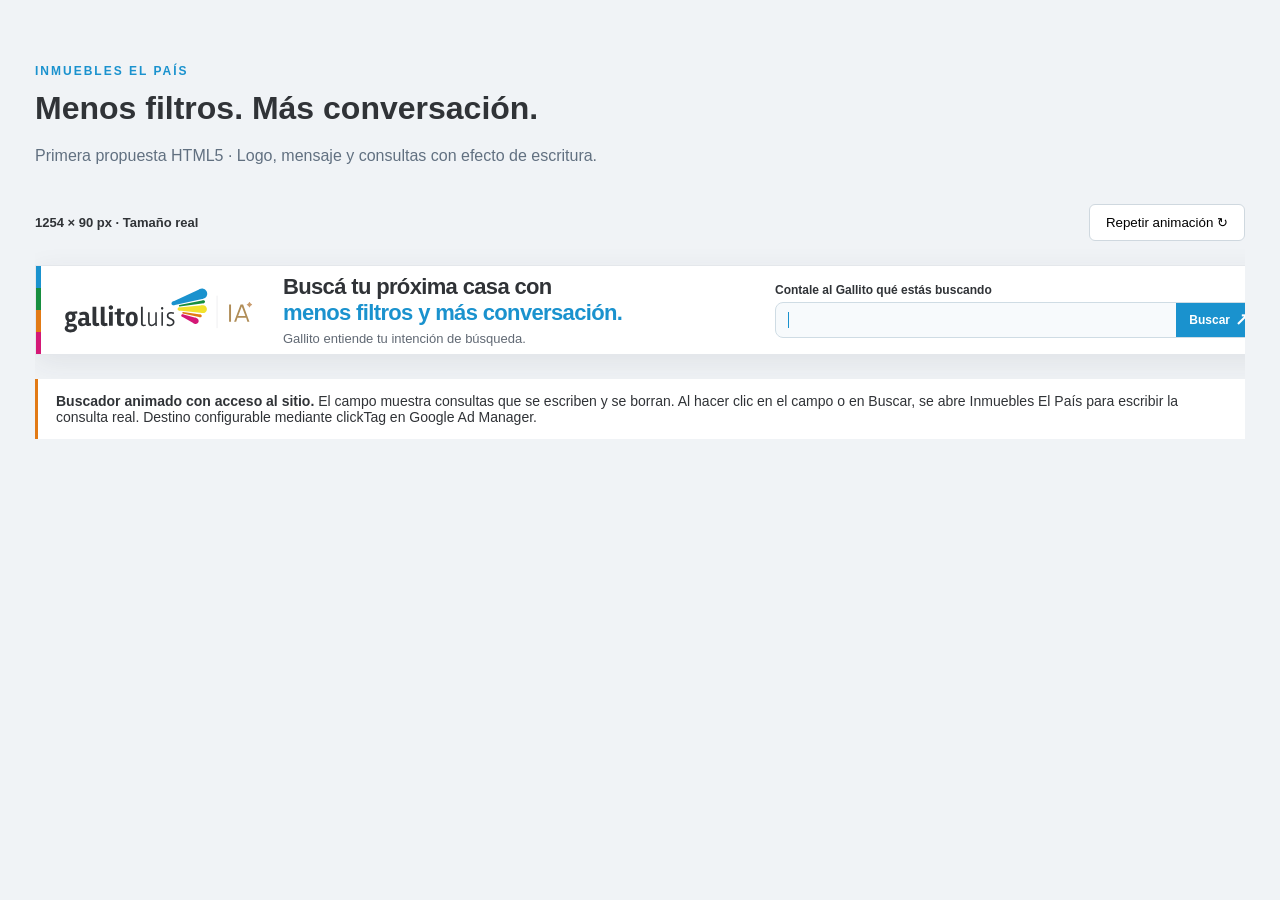
==== commit d9c39fc1: "Animar consultas de ejemplo y abrir Gallito al activar el campo" ====
--- a/index.html
+++ b/index.html
@@ -1 +1 @@
-<!doctype html><html lang="es-UY"><head><meta charset="utf-8"><meta name="viewport" content="width=device-width,initial-scale=1"><title>Banners · Inmuebles El País</title><style>*{box-sizing:border-box}body{margin:0;background:#f0f3f6;color:#303337;font-family:Arial,sans-serif}main{max-width:1370px;margin:64px auto;padding:0 35px}.eyebrow{font-size:12px;color:#1a92ce;font-weight:bold;letter-spacing:2px}h1{font-size:32px;margin:12px 0}p{line-height:1.6;color:#617080}.toolbar{display:flex;justify-content:space-between;align-items:center;margin-top:35px;font-size:13px}.stage{overflow:auto;padding:24px 0}iframe{display:block;width:1254px;height:90px;border:0;box-shadow:0 8px 30px #30333715;background:white}button{background:white;border:1px solid #cfd8df;border-radius:6px;padding:10px 16px;cursor:pointer}.note{background:#fff;border-left:3px solid #e27a15;padding:14px 18px;font-size:14px}#status{min-height:24px;font-size:14px;color:#178e3f}</style></head><body><main><div class="eyebrow">INMUEBLES EL PAÍS</div><h1>Menos filtros. Más conversación.</h1><p>Primera propuesta HTML5 · Logo, mensaje y buscador · Animación de entrada de 4 segundos.</p><div class="toolbar"><strong>1254 × 90 px · Tamaño real</strong><button id="replay">Repetir animación ↻</button></div><div class="stage"><iframe id="banner" src="banners/1254x90/index.html" title="Banner animado de Inmuebles El País"></iframe></div><div class="note"><strong>Conexión preparada para el sitio.</strong> Escribí tu consulta y tocá Buscar. Después aparecerán Compra, Alquiler y Temporal. La búsqueda usa la API existente de Gallito y requiere servir este banner desde https://inmuebles.elpais.com.uy. Desde esta vista externa no se envían consultas ni se simulan resultados. Pendiente: validar en el alojamiento final.</div><p id="status" role="status" aria-live="polite"></p></main><script>document.querySelector('#replay').onclick=()=>{document.querySelector('#banner').src='banners/1254x90/index.html';document.querySelector('#status').textContent=''};window.addEventListener('message',e=>{if(e.origin!==location.origin||e.source!==document.querySelector('#banner').contentWindow)return;if(e.data?.type==='gallito-preview-status')document.querySelector('#status').textContent=e.data.message});</script></body></html>
+<!doctype html><html lang="es-UY"><head><meta charset="utf-8"><meta name="viewport" content="width=device-width,initial-scale=1"><title>Banners · Inmuebles El País</title><style>*{box-sizing:border-box}body{margin:0;background:#f0f3f6;color:#303337;font-family:Arial,sans-serif}main{max-width:1370px;margin:64px auto;padding:0 35px}.eyebrow{font-size:12px;color:#1a92ce;font-weight:bold;letter-spacing:2px}h1{font-size:32px;margin:12px 0}p{line-height:1.6;color:#617080}.toolbar{display:flex;justify-content:space-between;align-items:center;margin-top:35px;font-size:13px}.stage{overflow:auto;padding:24px 0}iframe{display:block;width:1254px;height:90px;border:0;box-shadow:0 8px 30px #30333715;background:white}button{background:white;border:1px solid #cfd8df;border-radius:6px;padding:10px 16px;cursor:pointer}.note{background:#fff;border-left:3px solid #e27a15;padding:14px 18px;font-size:14px}#status{min-height:24px;font-size:14px;color:#178e3f}</style></head><body><main><div class="eyebrow">INMUEBLES EL PAÍS</div><h1>Menos filtros. Más conversación.</h1><p>Primera propuesta HTML5 · Logo, mensaje y consultas con efecto de escritura.</p><div class="toolbar"><strong>1254 × 90 px · Tamaño real</strong><button id="replay">Repetir animación ↻</button></div><div class="stage"><iframe id="banner" src="banners/1254x90/index.html" title="Banner animado de Inmuebles El País"></iframe></div><div class="note"><strong>Buscador animado con acceso al sitio.</strong> El campo muestra consultas que se escriben y se borran. Al hacer clic en el campo o en Buscar, se abre Inmuebles El País para escribir la consulta real. Destino configurable mediante clickTag en Google Ad Manager.</div><p id="status" role="status" aria-live="polite"></p></main><script>document.querySelector('#replay').onclick=()=>{document.querySelector('#banner').src='banners/1254x90/index.html';document.querySelector('#status').textContent=''};window.addEventListener('message',e=>{if(e.origin!==location.origin||e.source!==document.querySelector('#banner').contentWindow)return;if(e.data?.type==='gallito-preview-status')document.querySelector('#status').textContent=e.data.message});</script></body></html>
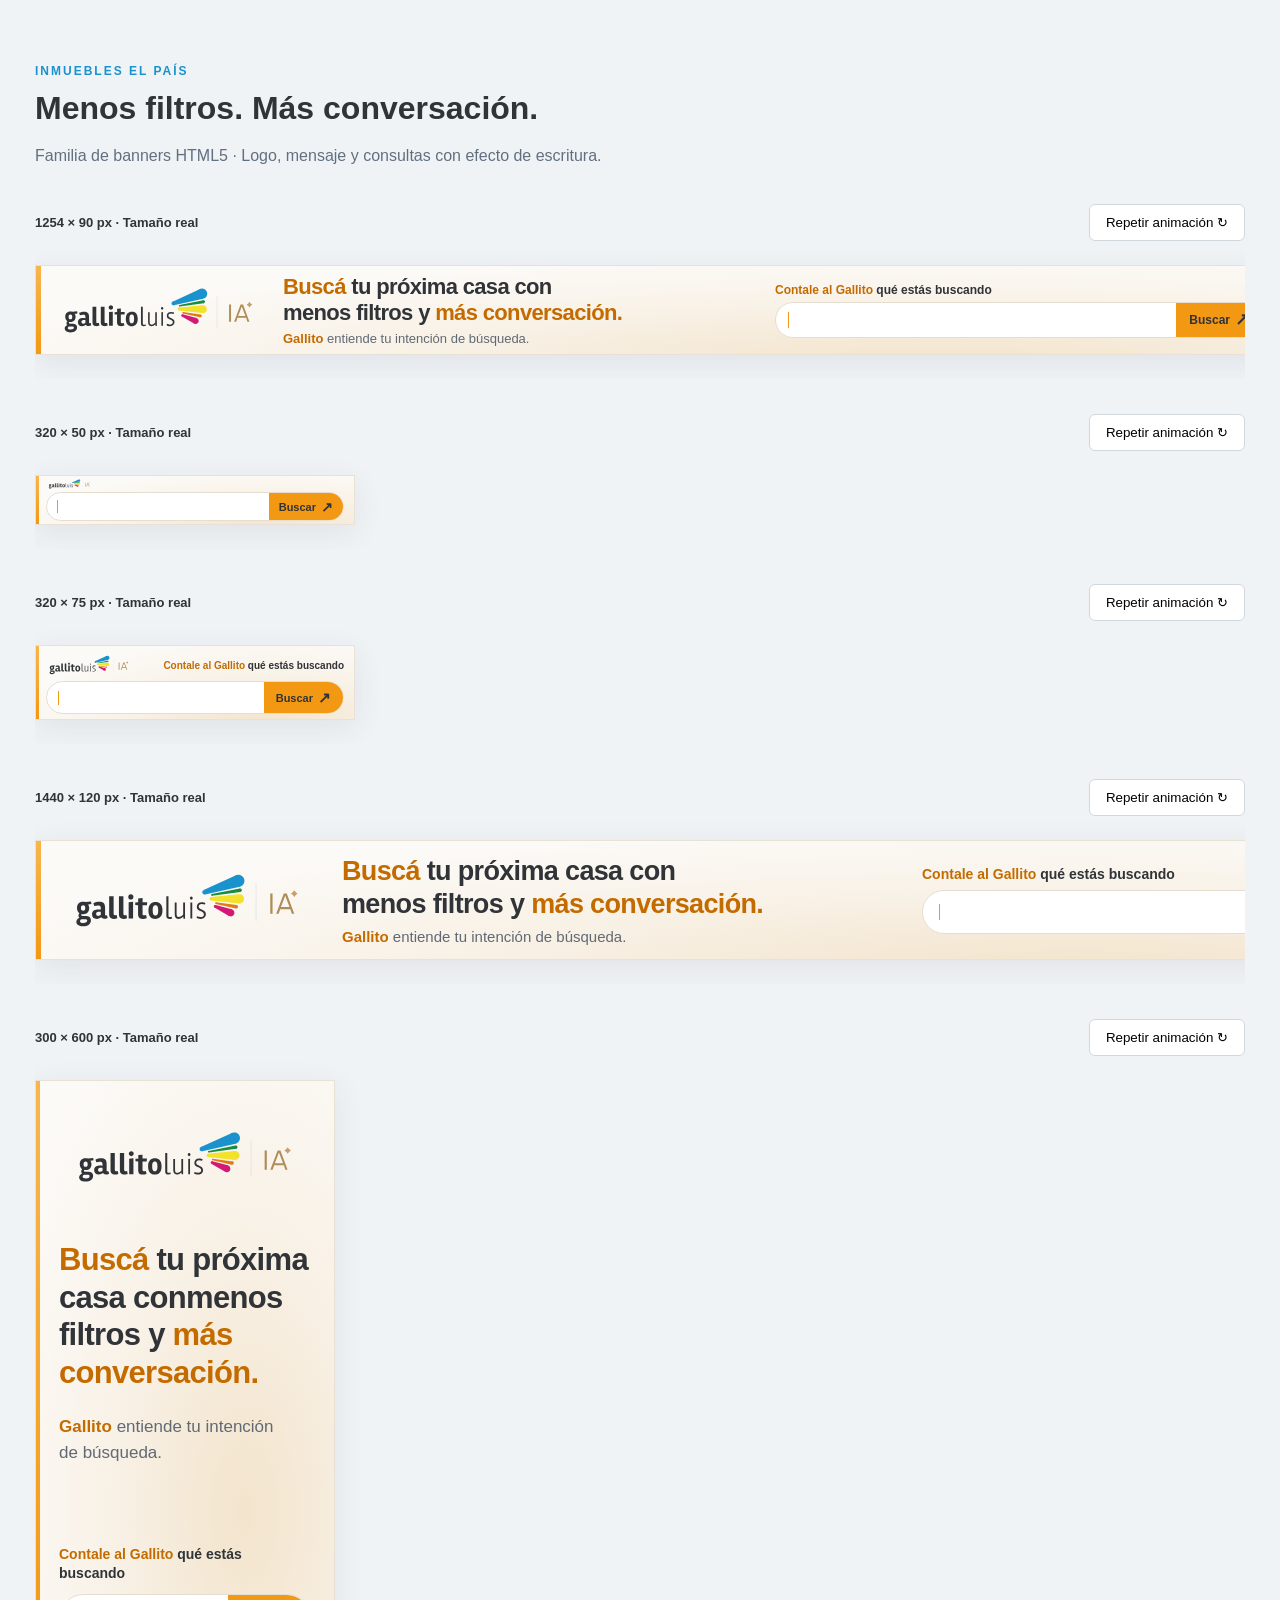
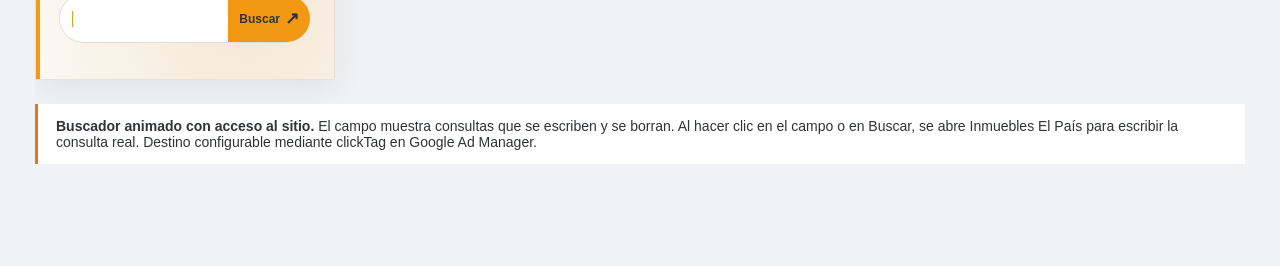
==== commit 5fc8d645: "Agregar formatos 320x50 320x75 1440x120 y 300x600 de Gallito" ====
--- a/index.html
+++ b/index.html
@@ -1 +1 @@
-<!doctype html><html lang="es-UY"><head><meta charset="utf-8"><meta name="viewport" content="width=device-width,initial-scale=1"><title>Banners · Inmuebles El País</title><style>*{box-sizing:border-box}body{margin:0;background:#f0f3f6;color:#303337;font-family:Arial,sans-serif}main{max-width:1370px;margin:64px auto;padding:0 35px}.eyebrow{font-size:12px;color:#1a92ce;font-weight:bold;letter-spacing:2px}h1{font-size:32px;margin:12px 0}p{line-height:1.6;color:#617080}.toolbar{display:flex;justify-content:space-between;align-items:center;margin-top:35px;font-size:13px}.stage{overflow:auto;padding:24px 0}iframe{display:block;width:1254px;height:90px;border:0;box-shadow:0 8px 30px #30333715;background:white}button{background:white;border:1px solid #cfd8df;border-radius:6px;padding:10px 16px;cursor:pointer}.note{background:#fff;border-left:3px solid #e27a15;padding:14px 18px;font-size:14px}#status{min-height:24px;font-size:14px;color:#178e3f}</style></head><body><main><div class="eyebrow">INMUEBLES EL PAÍS</div><h1>Menos filtros. Más conversación.</h1><p>Primera propuesta HTML5 · Logo, mensaje y consultas con efecto de escritura.</p><div class="toolbar"><strong>1254 × 90 px · Tamaño real</strong><button id="replay">Repetir animación ↻</button></div><div class="stage"><iframe id="banner" src="banners/1254x90/index.html" title="Banner animado de Inmuebles El País"></iframe></div><div class="note"><strong>Buscador animado con acceso al sitio.</strong> El campo muestra consultas que se escriben y se borran. Al hacer clic en el campo o en Buscar, se abre Inmuebles El País para escribir la consulta real. Destino configurable mediante clickTag en Google Ad Manager.</div><p id="status" role="status" aria-live="polite"></p></main><script>document.querySelector('#replay').onclick=()=>{document.querySelector('#banner').src='banners/1254x90/index.html';document.querySelector('#status').textContent=''};window.addEventListener('message',e=>{if(e.origin!==location.origin||e.source!==document.querySelector('#banner').contentWindow)return;if(e.data?.type==='gallito-preview-status')document.querySelector('#status').textContent=e.data.message});</script></body></html>
+<!doctype html><html lang="es-UY"><head><meta charset="utf-8"><meta name="viewport" content="width=device-width,initial-scale=1"><title>Banners · Inmuebles El País</title><style>*{box-sizing:border-box}body{margin:0;background:#f0f3f6;color:#303337;font-family:Arial,sans-serif}main{max-width:1370px;margin:64px auto;padding:0 35px}.eyebrow{font-size:12px;color:#1a92ce;font-weight:bold;letter-spacing:2px}h1{font-size:32px;margin:12px 0}p{line-height:1.6;color:#617080}.toolbar{display:flex;justify-content:space-between;align-items:center;margin-top:35px;font-size:13px}.stage{overflow:auto;padding:24px 0}iframe{display:block;width:1254px;height:90px;border:0;box-shadow:0 8px 30px #30333715;background:white}button{background:white;border:1px solid #cfd8df;border-radius:6px;padding:10px 16px;cursor:pointer}.note{background:#fff;border-left:3px solid #e27a15;padding:14px 18px;font-size:14px}#status{min-height:24px;font-size:14px;color:#178e3f}</style></head><body><main><div class="eyebrow">INMUEBLES EL PAÍS</div><h1>Menos filtros. Más conversación.</h1><p>Familia de banners HTML5 · Logo, mensaje y consultas con efecto de escritura.</p><div class="toolbar"><strong>1254 × 90 px · Tamaño real</strong><button class="replay" data-size="1254x90">Repetir animación ↻</button></div><div class="stage"><iframe id="banner-1254x90" src="banners/1254x90/index.html" title="Banner 1254x90" style="width:1254px;height:90px"></iframe></div><div class="toolbar"><strong>320 × 50 px · Tamaño real</strong><button class="replay" data-size="320x50">Repetir animación ↻</button></div><div class="stage"><iframe id="banner-320x50" src="banners/320x50/index.html" title="Banner 320x50" style="width:320px;height:50px"></iframe></div><div class="toolbar"><strong>320 × 75 px · Tamaño real</strong><button class="replay" data-size="320x75">Repetir animación ↻</button></div><div class="stage"><iframe id="banner-320x75" src="banners/320x75/index.html" title="Banner 320x75" style="width:320px;height:75px"></iframe></div><div class="toolbar"><strong>1440 × 120 px · Tamaño real</strong><button class="replay" data-size="1440x120">Repetir animación ↻</button></div><div class="stage"><iframe id="banner-1440x120" src="banners/1440x120/index.html" title="Banner 1440x120" style="width:1440px;height:120px"></iframe></div><div class="toolbar"><strong>300 × 600 px · Tamaño real</strong><button class="replay" data-size="300x600">Repetir animación ↻</button></div><div class="stage"><iframe id="banner-300x600" src="banners/300x600/index.html" title="Banner 300x600" style="width:300px;height:600px"></iframe></div><div class="note"><strong>Buscador animado con acceso al sitio.</strong> El campo muestra consultas que se escriben y se borran. Al hacer clic en el campo o en Buscar, se abre Inmuebles El País para escribir la consulta real. Destino configurable mediante clickTag en Google Ad Manager.</div><p id="status" role="status" aria-live="polite"></p></main><script>document.querySelectorAll('.replay').forEach(button=>button.addEventListener('click',()=>{const size=button.dataset.size;document.querySelector('#banner-'+size).src='banners/'+size+'/index.html'}));</script></body></html>
